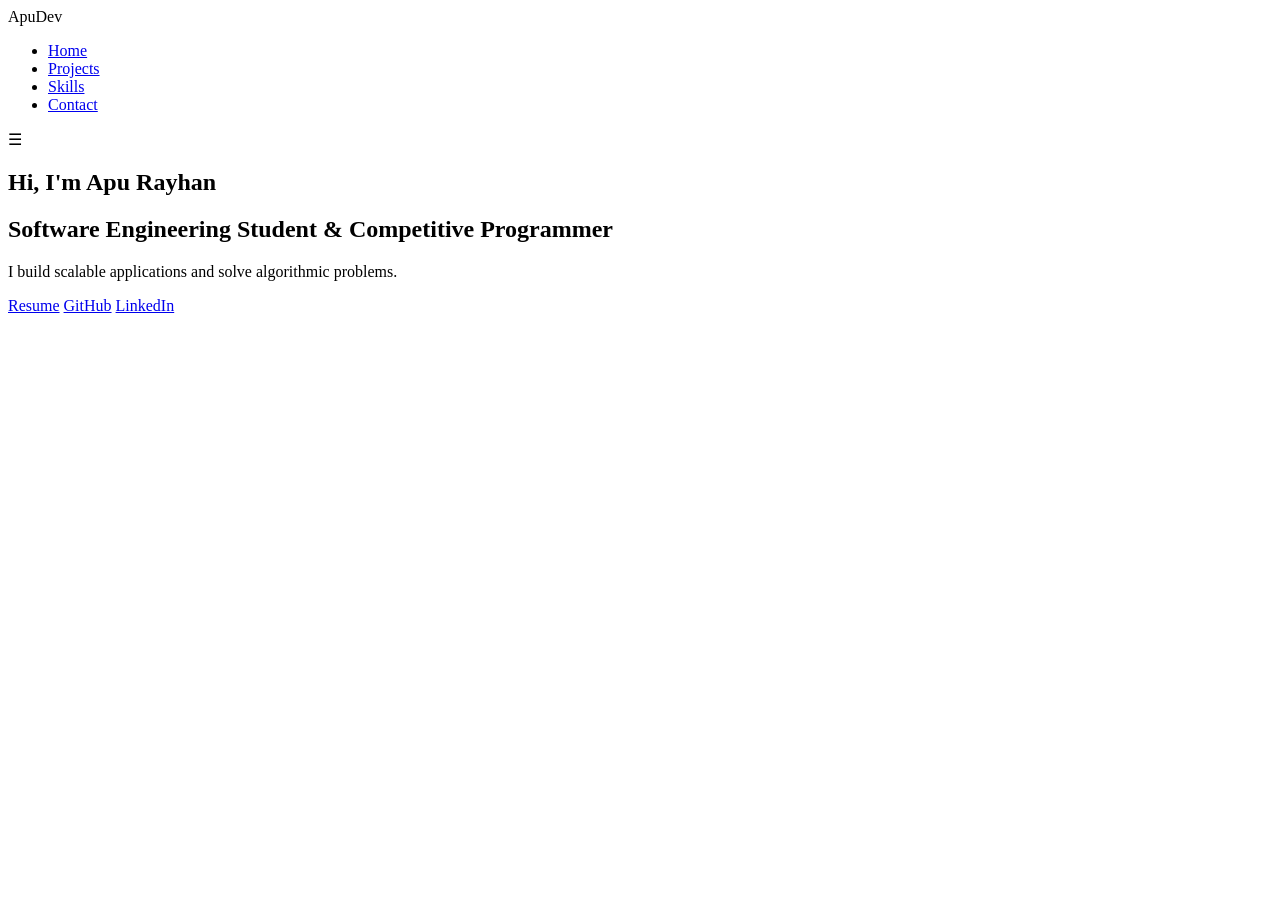
==== Portfolio/index.html @ c16327fc "portfolio basic prontpage" ====
<!DOCTYPE html>
<html lang="en">

<head>
    <meta charset="UTF-8">
    <meta name="viewport" content="width=device-width, initial-scale=1.0">
    <title>Apu Portfolio</title>

    <link rel="stylesheet" href="style.css">
</head>

<body>
    <!-- NAVBAR -->
    <nav class="navbar">
        <div class="logo">ApuDev</div>

        <ul class="nav-links">
            <li><a href="index.html">Home</a></li>
            <li><a href="HTML/projects.html">Projects</a></li>
            <li><a href="#skills">Skills</a></li>
            <li><a href="#contact">Contact</a></li>
        </ul>

        <div class="menu-toggle">&#9776;</div>
    </nav>

    <!-- HERO SECTION -->
    <section id="hero" class="hero">

        <div class="hero-content">
            <h1>
                Hi, I'm <span>Apu Rayhan</span>
            </h1>

            <h2>
                Software Engineering Student & Competitive Programmer
            </h2>

            <p>
                I build scalable applications and solve algorithmic problems.
            </p>

            <div class="hero-buttons">
                <a href="#" class="btn">Resume</a>
                <a href="#" class="btn outline">GitHub</a>
                <a href="#" class="btn outline">LinkedIn</a>
            </div>
        </div>

    </section>

    <script src="script.js"></script>
</body>

</html>
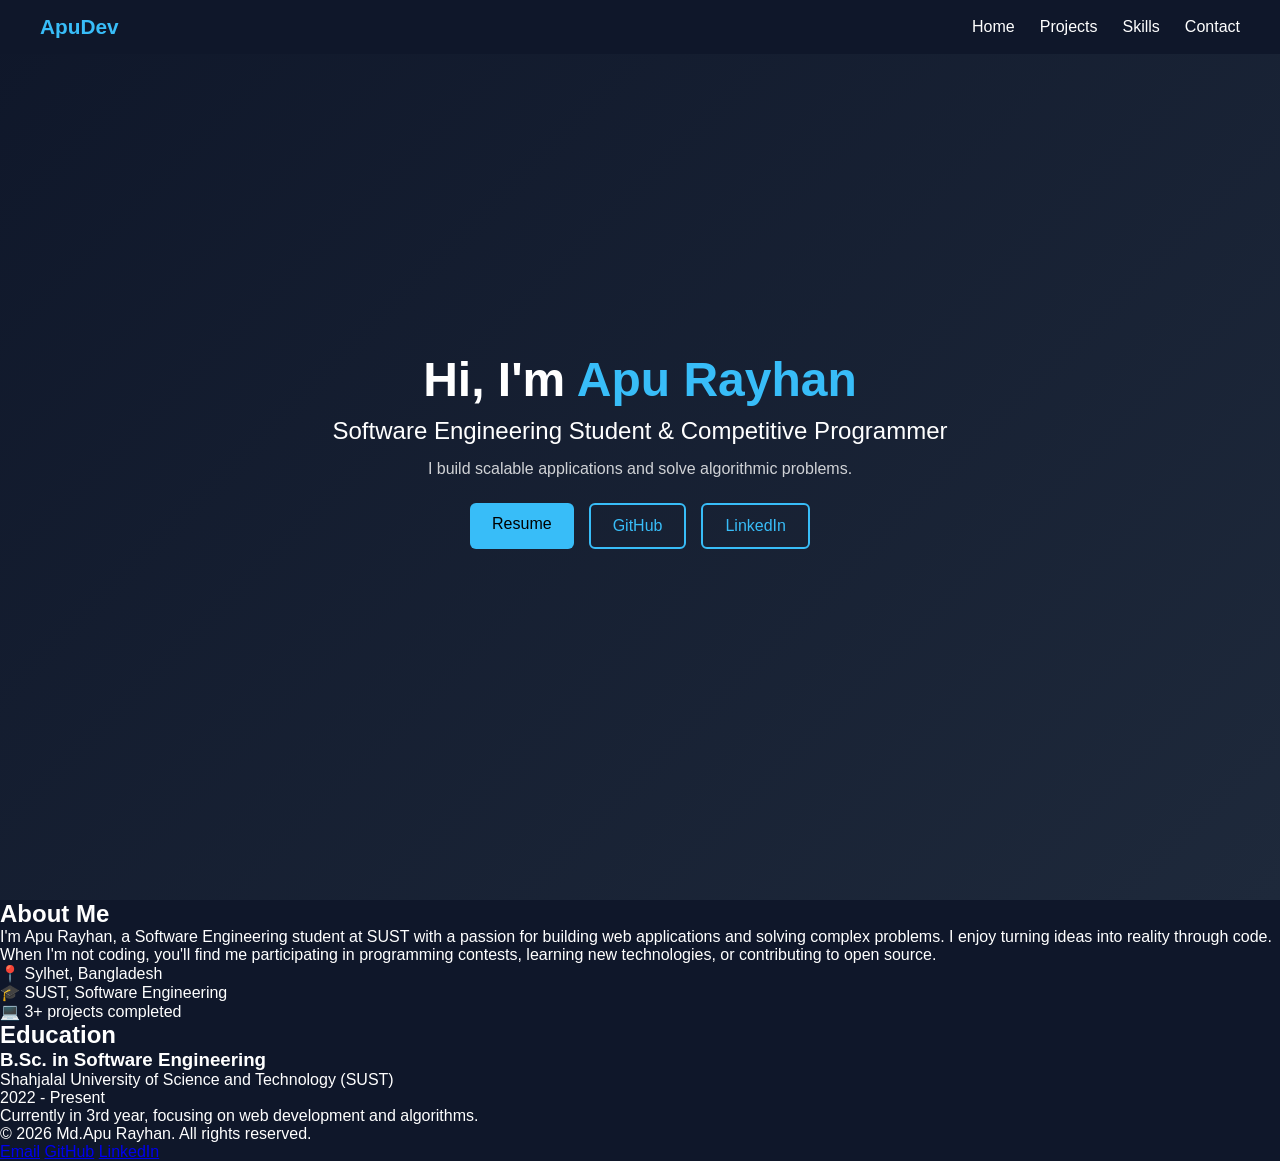
==== commit 63b2d3d5: "Added three new section, 'About Section', 'Education section', 'Fotter section'." ====
--- a/Portfolio/index.html
+++ b/Portfolio/index.html
@@ -17,8 +17,8 @@
         <ul class="nav-links">
             <li><a href="index.html">Home</a></li>
             <li><a href="HTML/projects.html">Projects</a></li>
-            <li><a href="#skills">Skills</a></li>
-            <li><a href="#contact">Contact</a></li>
+            <li><a href="HTML/skills.html">Skills</a></li>
+            <li><a href="HTML/contact.html">Contact</a></li>
         </ul>
 
         <div class="menu-toggle">&#9776;</div>
@@ -42,13 +42,70 @@
 
             <div class="hero-buttons">
                 <a href="#" class="btn">Resume</a>
-                <a href="#" class="btn outline">GitHub</a>
-                <a href="#" class="btn outline">LinkedIn</a>
+                <a href="https://github.com/apu-22" class="btn outline">GitHub</a>
+                <a href="https://linkedin.com/in/apu-rayhan" class="btn outline">LinkedIn</a>
             </div>
         </div>
 
     </section>
 
+    <!-- ABOUT SECTION -->
+    <section class="about">
+        <div class="container">
+            <h2 class="section-title">About Me</h2>
+            <div class="about-content">
+                <div class="about-text">
+                    <p>I'm Apu Rayhan, a Software Engineering student at SUST with a passion for building web
+                        applications and solving complex problems. I enjoy turning ideas into reality through code.</p>
+                    <p>When I'm not coding, you'll find me participating in programming contests, learning new
+                        technologies, or contributing to open source.</p>
+
+                    <div class="quick-info">
+                        <div class="info-item">
+                            <span class="info-label">📍</span>
+                            <span>Sylhet, Bangladesh</span>
+                        </div>
+                        <div class="info-item">
+                            <span class="info-label">🎓</span>
+                            <span>SUST, Software Engineering</span>
+                        </div>
+                        <div class="info-item">
+                            <span class="info-label">💻</span>
+                            <span>3+ projects completed</span>
+                        </div>
+                    </div>
+                </div>
+            </div>
+        </div>
+    </section>
+
+    <!-- EDUCATION SECTION -->
+    <section class="education">
+        <div class="container">
+            <h2 class="section-title">Education</h2>
+            <div class="education-card">
+                <h3>B.Sc. in Software Engineering</h3>
+                <p class="institution">Shahjalal University of Science and Technology (SUST)</p>
+                <p class="duration">2022 - Present</p>
+                <p class="description">Currently in 3rd year, focusing on web development and algorithms.</p>
+            </div>
+        </div>
+    </section>
+
+    <!-- FOOTER -->
+    <footer class="footer">
+        <div class="container">
+            <div class="footer-content">
+                <p>&copy; 2026 Md.Apu Rayhan. All rights reserved.</p>
+                <div class="footer-links">
+                    <a href="mailto:your.email@sust.edu">Email</a>
+                    <a href="https://github.com/apu-22">GitHub</a>
+                    <a href="https://linkedin.com/in/apu-rayhan">LinkedIn</a>
+                </div>
+            </div>
+        </div>
+    </footer>
+
     <script src="script.js"></script>
 </body>
 
--- a/Portfolio/style.css
+++ b/Portfolio/style.css
@@ -0,0 +1,119 @@
+html{
+    scroll-behavior:smooth;
+}
+
+*{
+    margin:0;
+    padding:0;
+    box-sizing:border-box;
+    font-family: Arial, Helvetica, sans-serif;
+}
+
+body{
+    background:#0f172a;
+    color:white;
+}
+
+/* HERO */
+
+.hero{
+    height:100vh;
+    display:flex;
+    justify-content:center;
+    align-items:center;
+    text-align:center;
+    background: linear-gradient(135deg,#0f172a,#1e293b);
+}
+
+.hero-content h1{
+    font-size:3rem;
+    margin-bottom:10px;
+}
+
+.hero-content h1 span{
+    color:#38bdf8;
+}
+
+.hero-content h2{
+    font-weight:400;
+    margin-bottom:15px;
+}
+
+.hero-content p{
+    opacity:0.8;
+    margin-bottom:25px;
+}
+
+/* BUTTONS */
+
+.hero-buttons{
+    display:flex;
+    gap:15px;
+    justify-content:center;
+}
+
+.btn{
+    padding:12px 22px;
+    background:#38bdf8;
+    color:black;
+    text-decoration:none;
+    border-radius:6px;
+    transition:0.3s;
+}
+
+.btn:hover{
+    transform:translateY(-3px);
+}
+
+.outline{
+    background:transparent;
+    border:2px solid #38bdf8;
+    color:#38bdf8;
+}
+
+.outline:hover{
+    background:#38bdf8;
+    color:black;
+}
+
+/* NAVBAR */
+
+.navbar{
+    position:fixed;
+    top:0;
+    width:100%;
+    display:flex;
+    justify-content:space-between;
+    align-items:center;
+    padding:15px 40px;
+    background:#0f172a;
+    z-index:1000;
+}
+
+.logo{
+    font-weight:bold;
+    font-size:1.3rem;
+    color:#38bdf8;
+}
+
+.nav-links{
+    list-style:none;
+    display:flex;
+    gap:25px;
+}
+
+.nav-links a{
+    text-decoration:none;
+    color:white;
+    transition:0.3s;
+}
+
+.nav-links a:hover{
+    color:#38bdf8;
+}
+
+.menu-toggle{
+    display:none;
+    font-size:1.5rem;
+    cursor:pointer;
+}
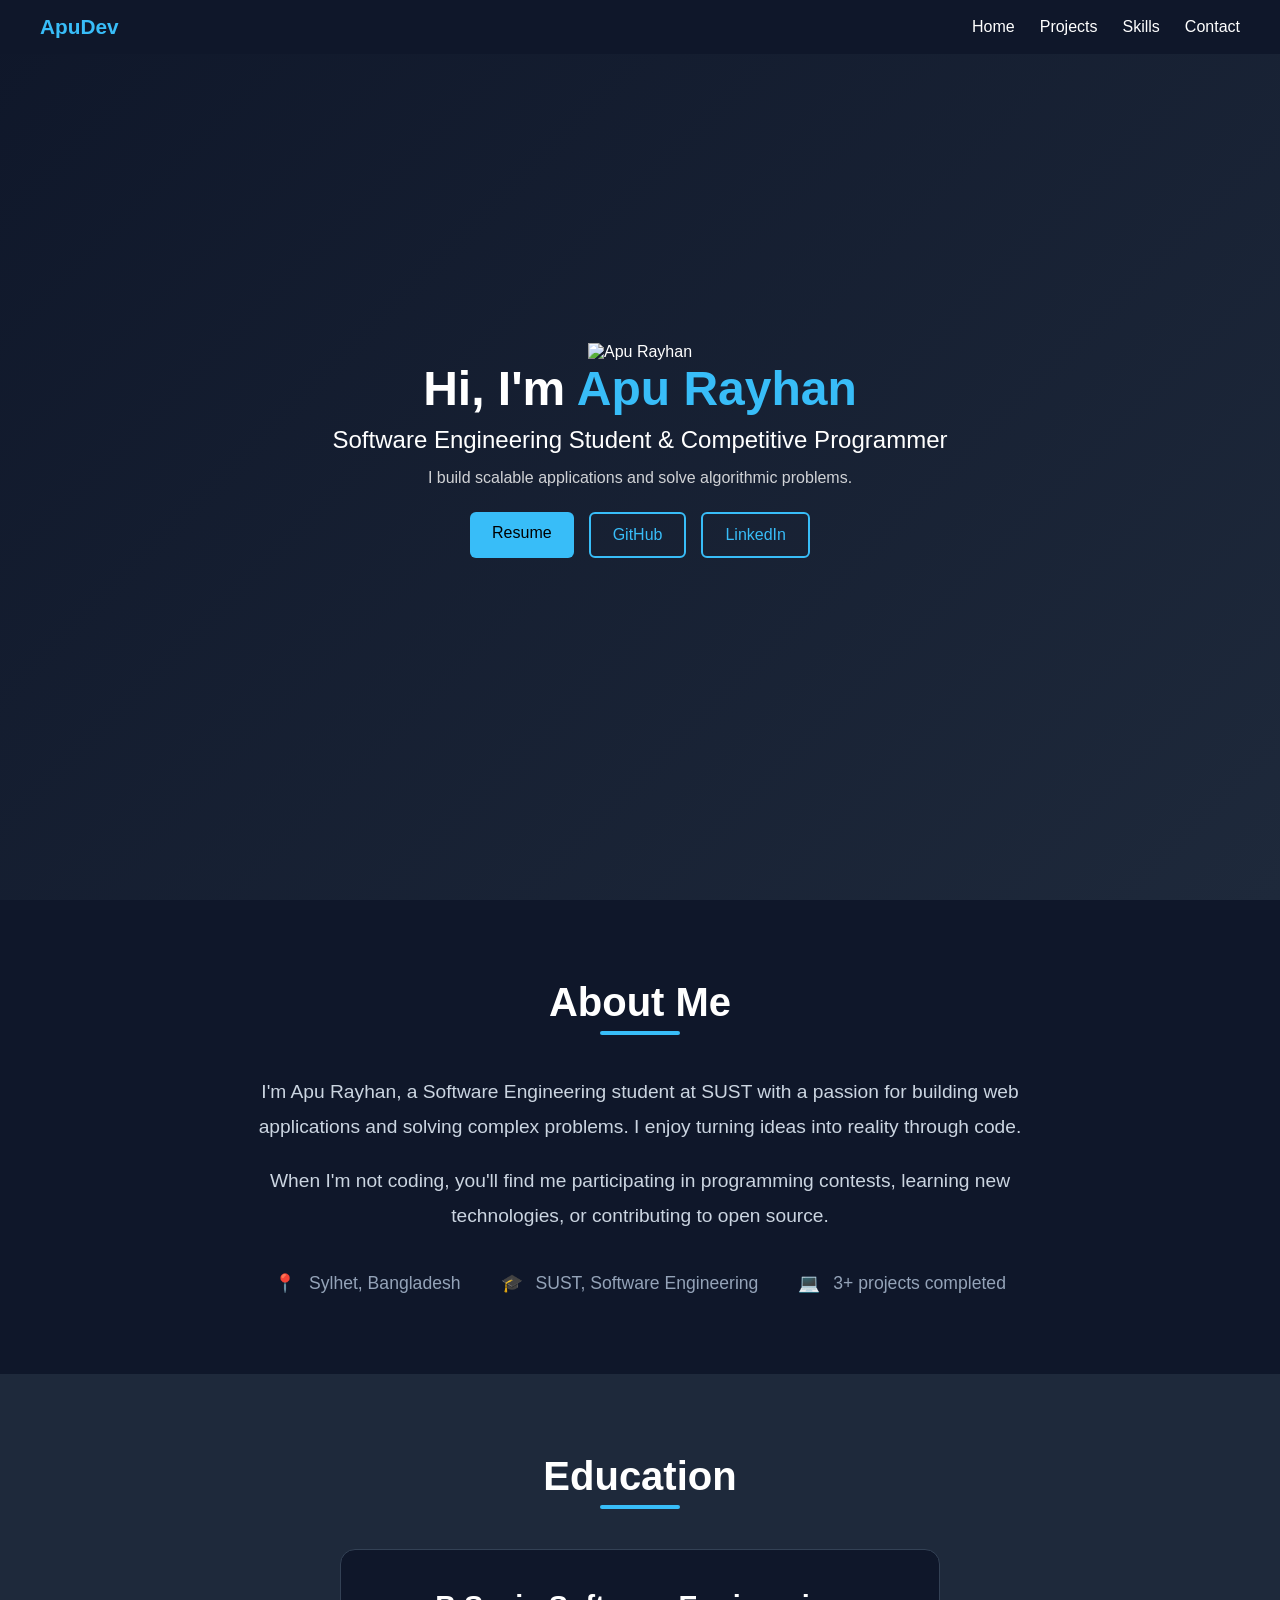
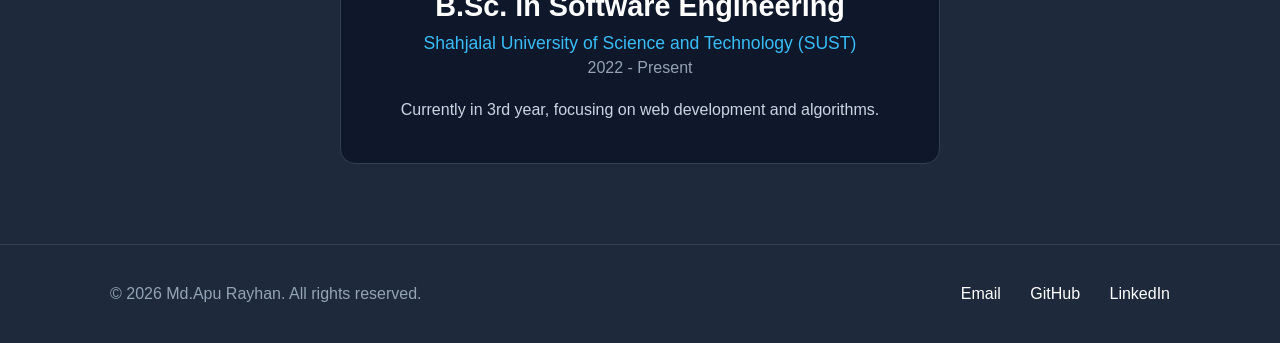
==== commit e6c09781: "Added my profile picture." ====
--- a/Portfolio/index.html
+++ b/Portfolio/index.html
@@ -25,7 +25,7 @@
     </nav>
 
     <!-- HERO SECTION -->
-    <section id="hero" class="hero">
+    <!-- <section id="hero" class="hero">
 
         <div class="hero-content">
             <h1>
@@ -47,6 +47,49 @@
             </div>
         </div>
 
+    </section> -->
+
+    <!-- HERO SECTION -->
+    <!-- <section id="hero" class="hero">
+    <div class="hero-container">
+        <div class="hero-content">
+            <h1>Hi, I'm <span>Apu Rayhan</span></h1>
+            <h2>Software Engineering Student & Competitive Programmer</h2>
+            <p>I build scalable applications and solve algorithmic problems.</p>
+            <div class="hero-image">
+            <img src="/images/profile.jpg" alt="Apu Rayhan" class="profile-img">
+        </div>
+            <div class="hero-buttons">
+                <a href="#" class="btn">Resume</a>
+                <a href="https://github.com/apu-22" class="btn outline">GitHub</a>
+                <a href="https://linkedin.com/in/apu-rayhan" class="btn outline">LinkedIn</a>
+            </div>
+        </div>
+        
+    </div>
+</section> -->
+
+    <!-- HERO SECTION - Fixed order -->
+    <section id="hero" class="hero">
+        <div class="hero-container">
+            <div class="hero-content">
+                <!-- Image first -->
+                <div class="hero-image">
+                    <img src="./images/profile.jpg" alt="Apu Rayhan" class="profile-img">
+                </div>
+
+                <h1>Hi, I'm <span>Apu Rayhan</span></h1>
+                <h2>Software Engineering Student & Competitive Programmer</h2>
+                <p>I build scalable applications and solve algorithmic problems.</p>
+
+                <!-- Buttons after text -->
+                <div class="hero-buttons">
+                    <a href="#" class="btn">Resume</a>
+                    <a href="https://github.com/apu-22" class="btn outline">GitHub</a>
+                    <a href="https://linkedin.com/in/apu-rayhan" class="btn outline">LinkedIn</a>
+                </div>
+            </div>
+        </div>
     </section>
 
     <!-- ABOUT SECTION -->
--- a/Portfolio/style.css
+++ b/Portfolio/style.css
@@ -14,70 +14,7 @@
     color:white;
 }
 
-/* HERO */
-
-.hero{
-    height:100vh;
-    display:flex;
-    justify-content:center;
-    align-items:center;
-    text-align:center;
-    background: linear-gradient(135deg,#0f172a,#1e293b);
-}
-
-.hero-content h1{
-    font-size:3rem;
-    margin-bottom:10px;
-}
-
-.hero-content h1 span{
-    color:#38bdf8;
-}
-
-.hero-content h2{
-    font-weight:400;
-    margin-bottom:15px;
-}
-
-.hero-content p{
-    opacity:0.8;
-    margin-bottom:25px;
-}
-
-/* BUTTONS */
-
-.hero-buttons{
-    display:flex;
-    gap:15px;
-    justify-content:center;
-}
-
-.btn{
-    padding:12px 22px;
-    background:#38bdf8;
-    color:black;
-    text-decoration:none;
-    border-radius:6px;
-    transition:0.3s;
-}
-
-.btn:hover{
-    transform:translateY(-3px);
-}
-
-.outline{
-    background:transparent;
-    border:2px solid #38bdf8;
-    color:#38bdf8;
-}
-
-.outline:hover{
-    background:#38bdf8;
-    color:black;
-}
-
 /* NAVBAR */
-
 .navbar{
     position:fixed;
     top:0;
@@ -117,3 +54,247 @@
     font-size:1.5rem;
     cursor:pointer;
 }
+/* HERO */
+
+.hero{
+    height:100vh;
+    display:flex;
+    justify-content:center;
+    align-items:center;
+    text-align:center;
+    background: linear-gradient(135deg,#0f172a,#1e293b);
+}
+
+.hero-content h1{
+    font-size:3rem;
+    margin-bottom:10px;
+}
+
+.hero-content h1 span{
+    color:#38bdf8;
+}
+
+.hero-content h2{
+    font-weight:400;
+    margin-bottom:15px;
+}
+
+.hero-content p{
+    opacity:0.8;
+    margin-bottom:25px;
+}
+
+/* BUTTONS */
+
+.hero-buttons{
+    display:flex;
+    gap:15px;
+    justify-content:center;
+}
+
+.btn{
+    padding:12px 22px;
+    background:#38bdf8;
+    color:black;
+    text-decoration:none;
+    border-radius:6px;
+    transition:0.3s;
+}
+
+.btn:hover{
+    transform:translateY(-3px);
+}
+
+.outline{
+    background:transparent;
+    border:2px solid #38bdf8;
+    color:#38bdf8;
+}
+
+.outline:hover{
+    background:#38bdf8;
+    color:black;
+}
+
+
+/* Container */
+.container {
+    max-width: 1100px;
+    margin: 0 auto;
+    padding: 0 20px;
+}
+
+/* Section Title */
+.section-title {
+    text-align: center;
+    font-size: 2.5rem;
+    color: white;
+    margin-bottom: 50px;
+    position: relative;
+}
+
+.section-title::after {
+    content: '';
+    position: absolute;
+    bottom: -10px;
+    left: 50%;
+    transform: translateX(-50%);
+    width: 80px;
+    height: 4px;
+    background: #38bdf8;
+    border-radius: 2px;
+}
+
+/* About Section */
+.about {
+    padding: 80px 20px;
+    background: #0f172a;
+}
+
+.about-content {
+    max-width: 800px;
+    margin: 0 auto;
+    text-align: center;
+}
+
+.about-text p {
+    font-size: 1.2rem;
+    line-height: 1.8;
+    color: #cbd5e1;
+    margin-bottom: 20px;
+}
+
+.quick-info {
+    display: flex;
+    justify-content: center;
+    gap: 40px;
+    margin-top: 40px;
+    flex-wrap: wrap;
+}
+
+.info-item {
+    font-size: 1.1rem;
+    color: #94a3b8;
+}
+
+.info-label {
+    margin-right: 8px;
+    color: #38bdf8;
+}
+
+/* Education Section */
+.education {
+    padding: 80px 20px;
+    background: #1e293b;
+}
+
+.education-card {
+    max-width: 600px;
+    margin: 0 auto;
+    padding: 40px;
+    background: #0f172a;
+    border-radius: 15px;
+    text-align: center;
+    border: 1px solid #334155;
+}
+
+.education-card h3 {
+    font-size: 1.8rem;
+    color: white;
+    margin-bottom: 10px;
+}
+
+.institution {
+    color: #38bdf8;
+    font-size: 1.1rem;
+    margin-bottom: 5px;
+}
+
+.duration {
+    color: #94a3b8;
+    margin-bottom: 20px;
+}
+
+.description {
+    color: #cbd5e1;
+    line-height: 1.6;
+}
+
+/* Footer */
+.footer {
+    background: #1e293b;
+    padding: 40px 20px;
+    text-align: center;
+    border-top: 1px solid #334155;
+}
+
+.footer-content {
+    display: flex;
+    justify-content: space-between;
+    align-items: center;
+    flex-wrap: wrap;
+    gap: 20px;
+}
+
+.footer-content p {
+    color: #94a3b8;
+}
+
+.footer-links a {
+    color: white;
+    text-decoration: none;
+    margin-left: 25px;
+    transition: color 0.3s;
+}
+
+.footer-links a:hover {
+    color: #38bdf8;
+}
+
+/* Responsive */
+@media (max-width: 768px) {
+    .navbar {
+        padding: 15px 20px;
+    }
+    
+    .nav-links {
+        display: none;
+    }
+    
+    .menu-toggle {
+        display: block;
+    }
+    
+    .hero-content h1 {
+        font-size: 2.2rem;
+    }
+    
+    .quick-info {
+        flex-direction: column;
+        gap: 15px;
+    }
+    
+    .achievements-grid {
+        grid-template-columns: 1fr;
+    }
+    
+    .footer-content {
+        flex-direction: column;
+        text-align: center;
+    }
+    
+    .footer-links a {
+        margin: 0 10px;
+    }
+}
+
+@media (max-width: 480px) {
+    .hero-buttons {
+        flex-direction: column;
+        align-items: center;
+    }
+    
+    .btn {
+        width: 200px;
+    }
+}
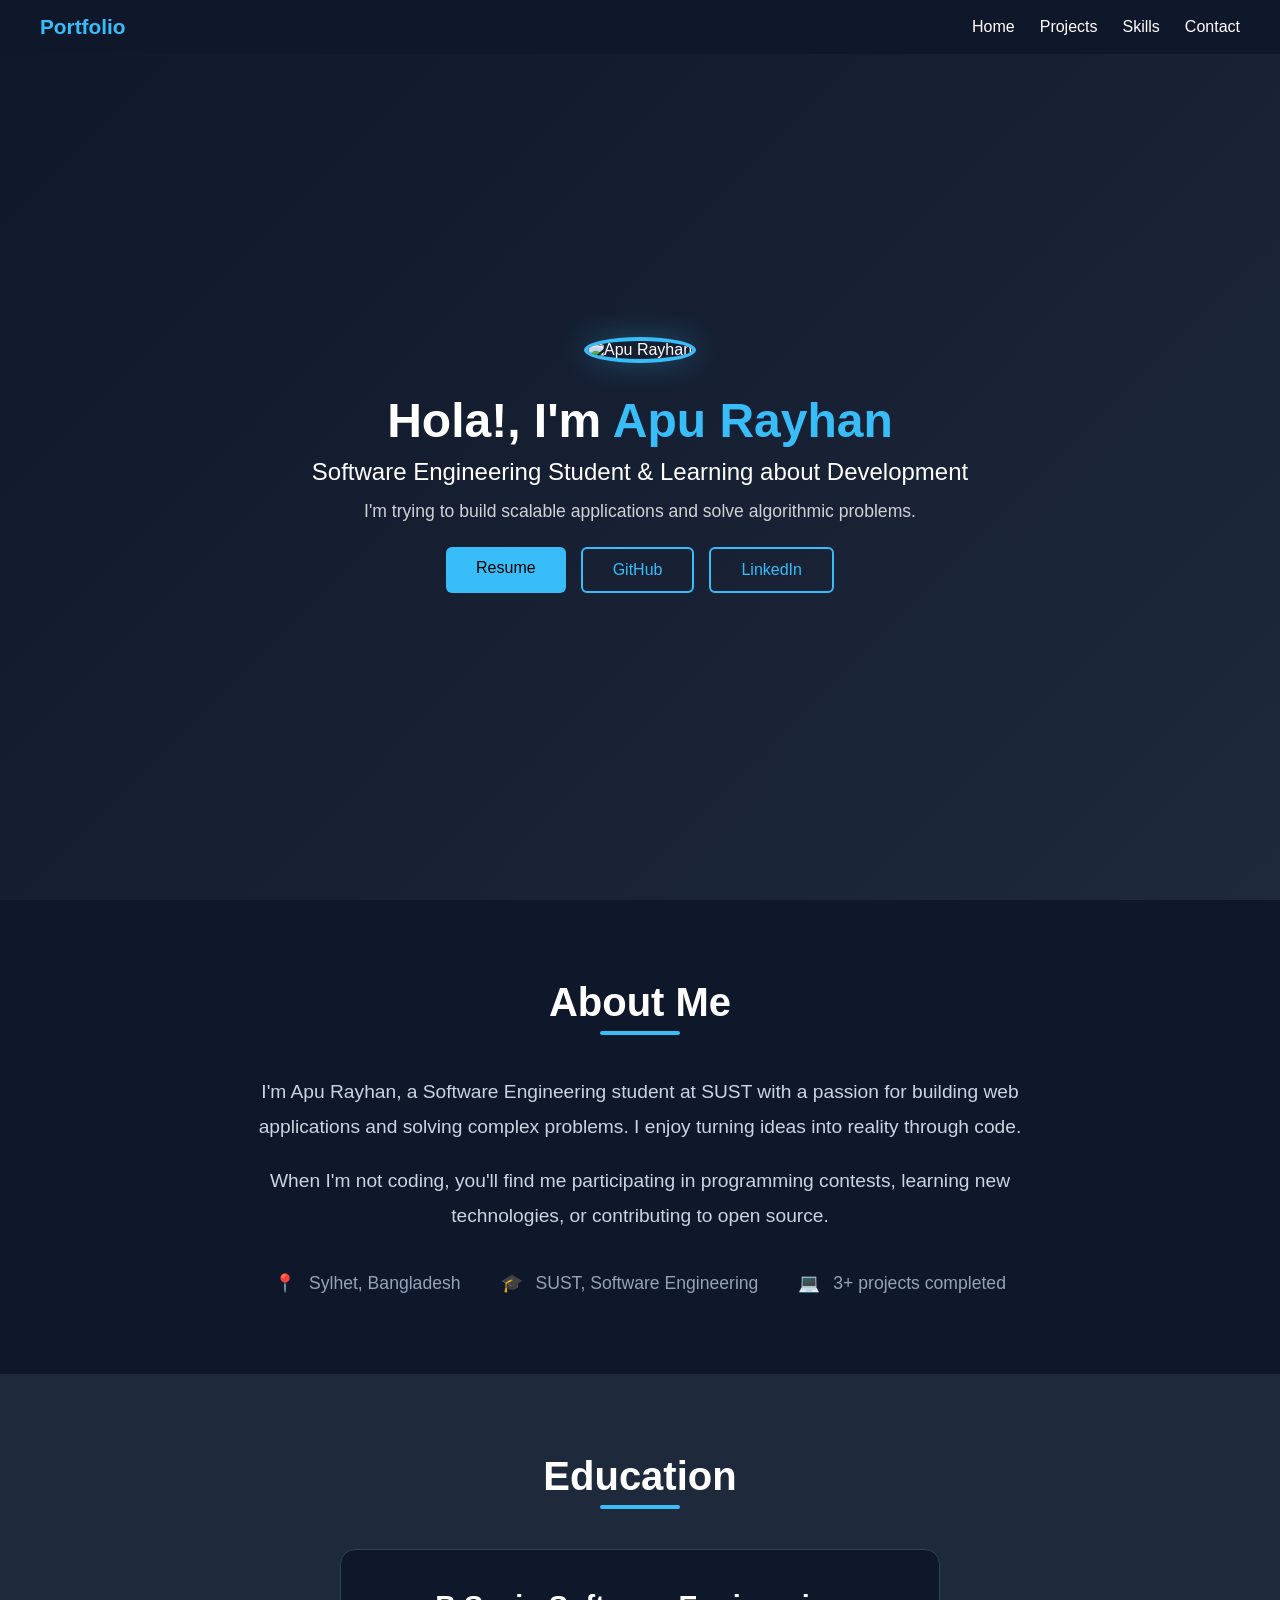
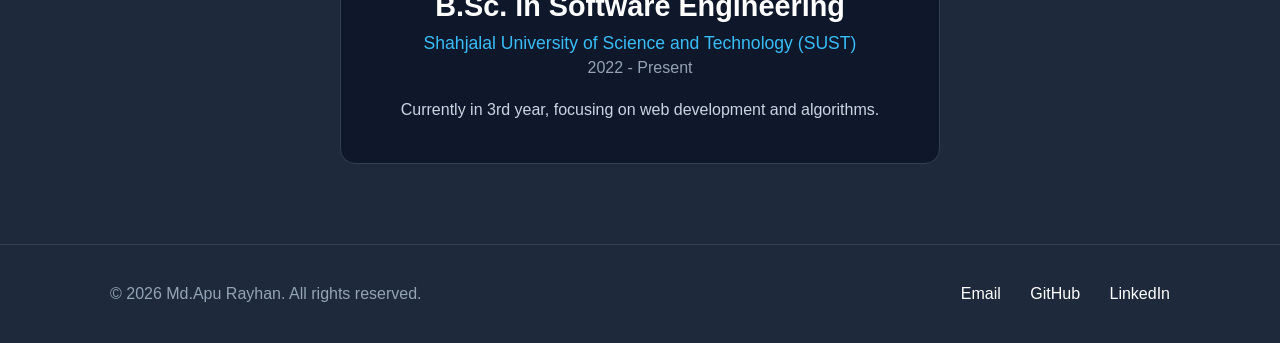
==== commit 6278f7f9: "Update dynamic text section." ====
--- a/Portfolio/index.html
+++ b/Portfolio/index.html
@@ -12,7 +12,7 @@
 <body>
     <!-- NAVBAR -->
     <nav class="navbar">
-        <div class="logo">ApuDev</div>
+        <div class="logo">Portfolio</div>
 
         <ul class="nav-links">
             <li><a href="index.html">Home</a></li>
@@ -20,56 +20,9 @@
             <li><a href="HTML/skills.html">Skills</a></li>
             <li><a href="HTML/contact.html">Contact</a></li>
         </ul>
-
-        <div class="menu-toggle">&#9776;</div>
     </nav>
 
-    <!-- HERO SECTION -->
-    <!-- <section id="hero" class="hero">
-
-        <div class="hero-content">
-            <h1>
-                Hi, I'm <span>Apu Rayhan</span>
-            </h1>
-
-            <h2>
-                Software Engineering Student & Competitive Programmer
-            </h2>
-
-            <p>
-                I build scalable applications and solve algorithmic problems.
-            </p>
-
-            <div class="hero-buttons">
-                <a href="#" class="btn">Resume</a>
-                <a href="https://github.com/apu-22" class="btn outline">GitHub</a>
-                <a href="https://linkedin.com/in/apu-rayhan" class="btn outline">LinkedIn</a>
-            </div>
-        </div>
-
-    </section> -->
-
-    <!-- HERO SECTION -->
-    <!-- <section id="hero" class="hero">
-    <div class="hero-container">
-        <div class="hero-content">
-            <h1>Hi, I'm <span>Apu Rayhan</span></h1>
-            <h2>Software Engineering Student & Competitive Programmer</h2>
-            <p>I build scalable applications and solve algorithmic problems.</p>
-            <div class="hero-image">
-            <img src="/images/profile.jpg" alt="Apu Rayhan" class="profile-img">
-        </div>
-            <div class="hero-buttons">
-                <a href="#" class="btn">Resume</a>
-                <a href="https://github.com/apu-22" class="btn outline">GitHub</a>
-                <a href="https://linkedin.com/in/apu-rayhan" class="btn outline">LinkedIn</a>
-            </div>
-        </div>
-        
-    </div>
-</section> -->
-
-    <!-- HERO SECTION - Fixed order -->
+    <!-- HERO SECTION  -->
     <section id="hero" class="hero">
         <div class="hero-container">
             <div class="hero-content">
@@ -78,10 +31,11 @@
                     <img src="./images/profile.jpg" alt="Apu Rayhan" class="profile-img">
                 </div>
 
-                <h1>Hi, I'm <span>Apu Rayhan</span></h1>
-                <h2>Software Engineering Student & Competitive Programmer</h2>
-                <p>I build scalable applications and solve algorithmic problems.</p>
-
+                <h1>Hola!, I'm <span>Apu Rayhan</span></h1>
+                <h2>Software Engineering Student & Learning about Development</h2>
+                <p>I'm trying to build scalable applications and solve algorithmic problems.</p>
+                <p id="typing-text"></p>
+                
                 <!-- Buttons after text -->
                 <div class="hero-buttons">
                     <a href="#" class="btn">Resume</a>
--- a/Portfolio/style.css
+++ b/Portfolio/style.css
@@ -54,15 +54,25 @@
     font-size:1.5rem;
     cursor:pointer;
 }
-/* HERO */
-
+
+/* HERO - Updated for image */
 .hero{
-    height:100vh;
+    min-height:100vh;
     display:flex;
     justify-content:center;
     align-items:center;
-    text-align:center;
     background: linear-gradient(135deg,#0f172a,#1e293b);
+    padding: 80px 20px;
+}
+
+.hero-container{
+    max-width: 1100px;
+    width: 100%;
+    margin: 0 auto;
+}
+
+.hero-content{
+    text-align: center;
 }
 
 .hero-content h1{
@@ -77,32 +87,56 @@
 .hero-content h2{
     font-weight:400;
     margin-bottom:15px;
+    font-size: 1.5rem;
 }
 
 .hero-content p{
     opacity:0.8;
     margin-bottom:25px;
+    font-size: 1.1rem;
+}
+
+/* Profile Image */
+.hero-image{
+    margin: 30px 0;
+}
+
+.profile-img{
+    width: 220px;
+    height: 220px;
+    border-radius: 50%;
+    object-fit: cover;
+    border: 4px solid #38bdf8;
+    box-shadow: 0 0 30px rgba(56, 189, 248, 0.3);
+    transition: all 0.3s ease;
+}
+
+.profile-img:hover{
+    transform: scale(1.05);
+    box-shadow: 0 0 40px rgba(56, 189, 248, 0.5);
 }
 
 /* BUTTONS */
-
 .hero-buttons{
     display:flex;
     gap:15px;
     justify-content:center;
+    margin-top: 20px;
 }
 
 .btn{
-    padding:12px 22px;
+    padding:12px 30px;
     background:#38bdf8;
     color:black;
     text-decoration:none;
     border-radius:6px;
     transition:0.3s;
+    font-weight: 500;
 }
 
 .btn:hover{
     transform:translateY(-3px);
+    background: #0ea5e9;
 }
 
 .outline{
@@ -115,7 +149,6 @@
     background:#38bdf8;
     color:black;
 }
-
 
 /* Container */
 .container {
@@ -252,6 +285,16 @@
 }
 
 /* Responsive */
+@media (max-width: 992px) {
+    .hero-content h1 {
+        font-size: 2.5rem;
+    }
+    
+    .hero-content h2 {
+        font-size: 1.3rem;
+    }
+}
+
 @media (max-width: 768px) {
     .navbar {
         padding: 15px 20px;
@@ -269,15 +312,30 @@
         font-size: 2.2rem;
     }
     
+    .hero-content h2 {
+        font-size: 1.2rem;
+    }
+    
+    .profile-img {
+        width: 180px;
+        height: 180px;
+    }
+    
+    .hero-buttons {
+        flex-direction: column;
+        align-items: center;
+    }
+    
+    .btn {
+        width: 200px;
+        text-align: center;
+    }
+    
     .quick-info {
         flex-direction: column;
         gap: 15px;
     }
     
-    .achievements-grid {
-        grid-template-columns: 1fr;
-    }
-    
     .footer-content {
         flex-direction: column;
         text-align: center;
@@ -289,12 +347,20 @@
 }
 
 @media (max-width: 480px) {
-    .hero-buttons {
-        flex-direction: column;
-        align-items: center;
-    }
-    
-    .btn {
-        width: 200px;
+    .hero-content h1 {
+        font-size: 1.8rem;
+    }
+    
+    .hero-content h2 {
+        font-size: 1rem;
+    }
+    
+    .profile-img {
+        width: 150px;
+        height: 150px;
+    }
+    
+    .section-title {
+        font-size: 2rem;
     }
 }
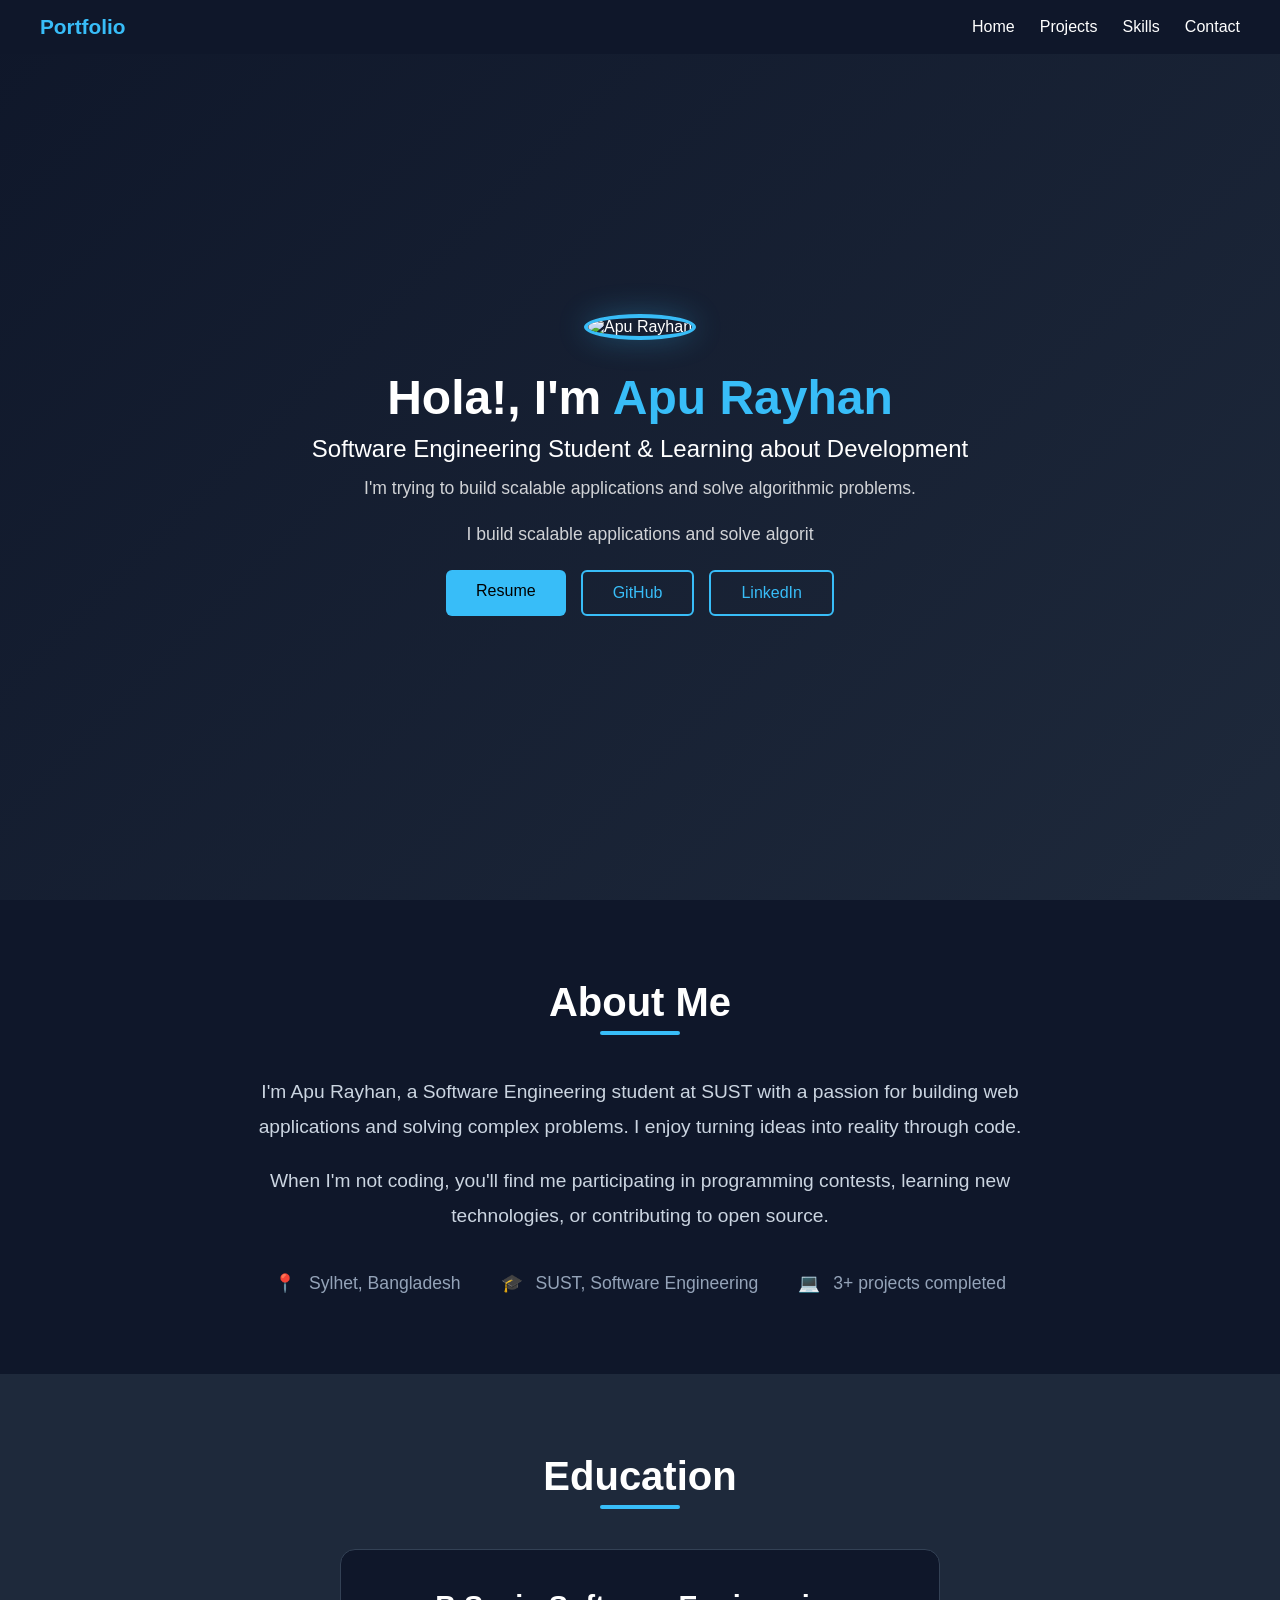
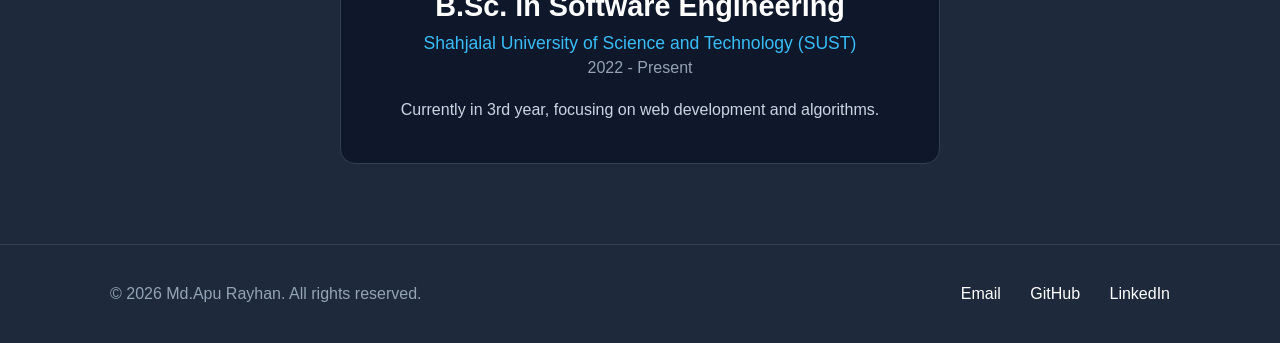
==== commit b62cdaa8: "Updated Fotter section." ====
--- a/Portfolio/index.html
+++ b/Portfolio/index.html
@@ -35,12 +35,12 @@
                 <h2>Software Engineering Student & Learning about Development</h2>
                 <p>I'm trying to build scalable applications and solve algorithmic problems.</p>
                 <p id="typing-text"></p>
-                
+
                 <!-- Buttons after text -->
                 <div class="hero-buttons">
                     <a href="#" class="btn">Resume</a>
-                    <a href="https://github.com/apu-22" class="btn outline">GitHub</a>
-                    <a href="https://linkedin.com/in/apu-rayhan" class="btn outline">LinkedIn</a>
+                    <a href="https://github.com/apu-22" class="btn outline" target="_blank">GitHub</a>
+                    <a href="https://linkedin.com/in/apu-rayhan" class="btn outline" target="_blank">LinkedIn</a>
                 </div>
             </div>
         </div>
@@ -95,9 +95,9 @@
             <div class="footer-content">
                 <p>&copy; 2026 Md.Apu Rayhan. All rights reserved.</p>
                 <div class="footer-links">
-                    <a href="mailto:your.email@sust.edu">Email</a>
-                    <a href="https://github.com/apu-22">GitHub</a>
-                    <a href="https://linkedin.com/in/apu-rayhan">LinkedIn</a>
+                    <a href="HTML/contact.html">Email</a>
+                    <a href="https://github.com/apu-22" target="_blank">GitHub</a>
+                    <a href="https://linkedin.com/in/apu-rayhan" target="_blank">LinkedIn</a>
                 </div>
             </div>
         </div>
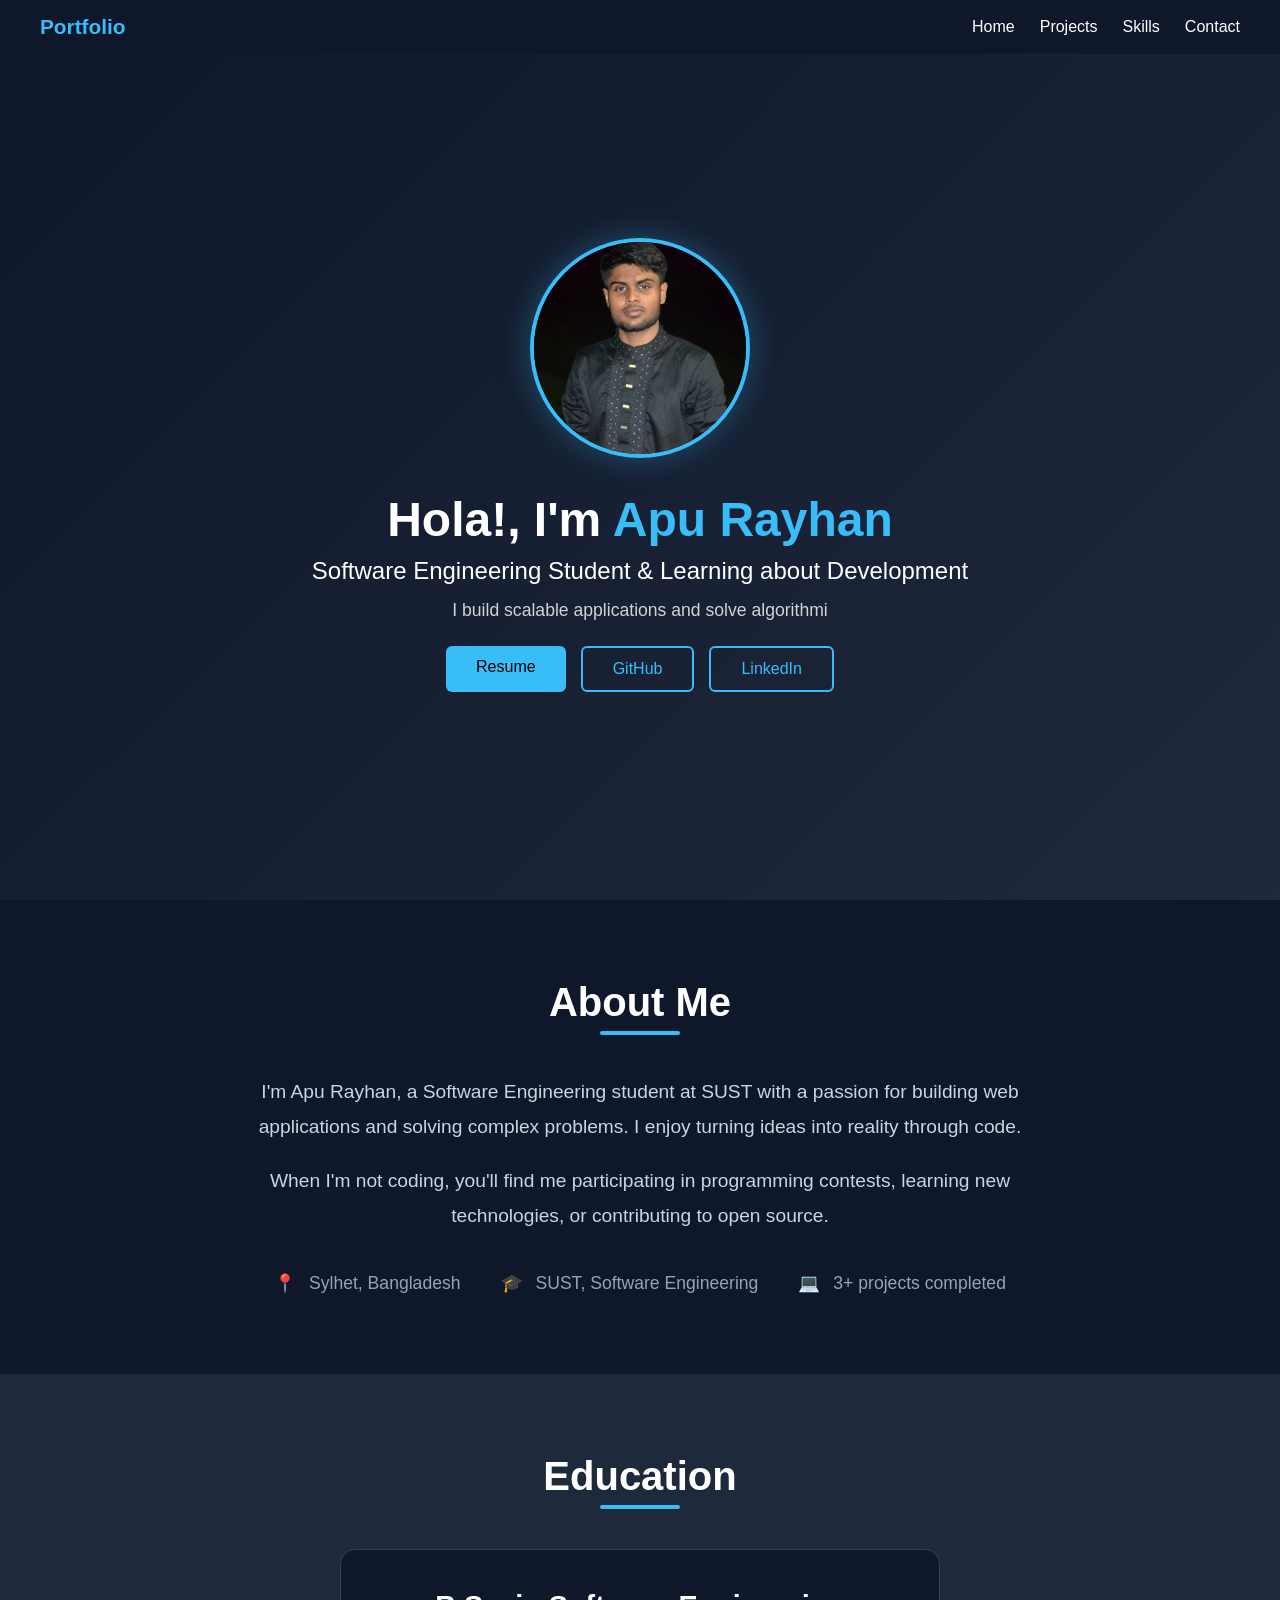
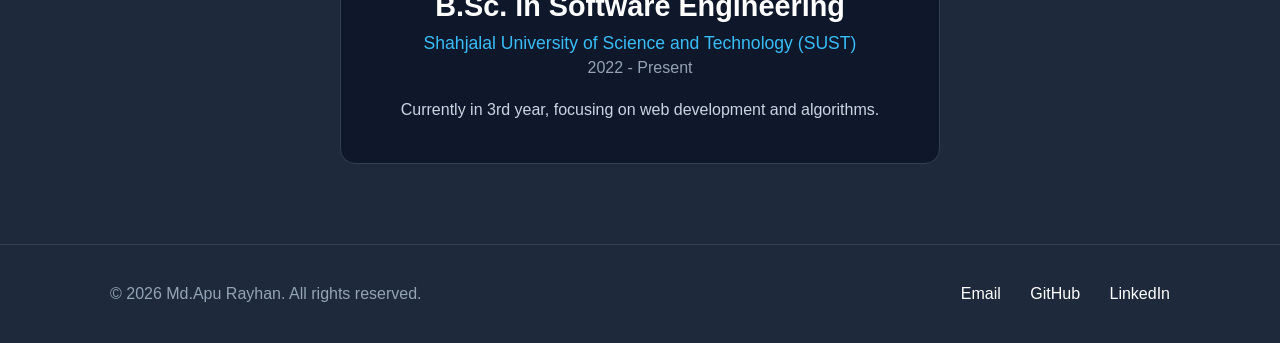
==== commit 41912c02: "Added 'Resume' link on frongpage." ====
--- a/Portfolio/index.html
+++ b/Portfolio/index.html
@@ -33,12 +33,11 @@
 
                 <h1>Hola!, I'm <span>Apu Rayhan</span></h1>
                 <h2>Software Engineering Student & Learning about Development</h2>
-                <p>I'm trying to build scalable applications and solve algorithmic problems.</p>
                 <p id="typing-text"></p>
 
                 <!-- Buttons after text -->
                 <div class="hero-buttons">
-                    <a href="#" class="btn">Resume</a>
+                    <a href="One_Page_CV/index.html" class="btn" target="_blank">Resume</a>
                     <a href="https://github.com/apu-22" class="btn outline" target="_blank">GitHub</a>
                     <a href="https://linkedin.com/in/apu-rayhan" class="btn outline" target="_blank">LinkedIn</a>
                 </div>
